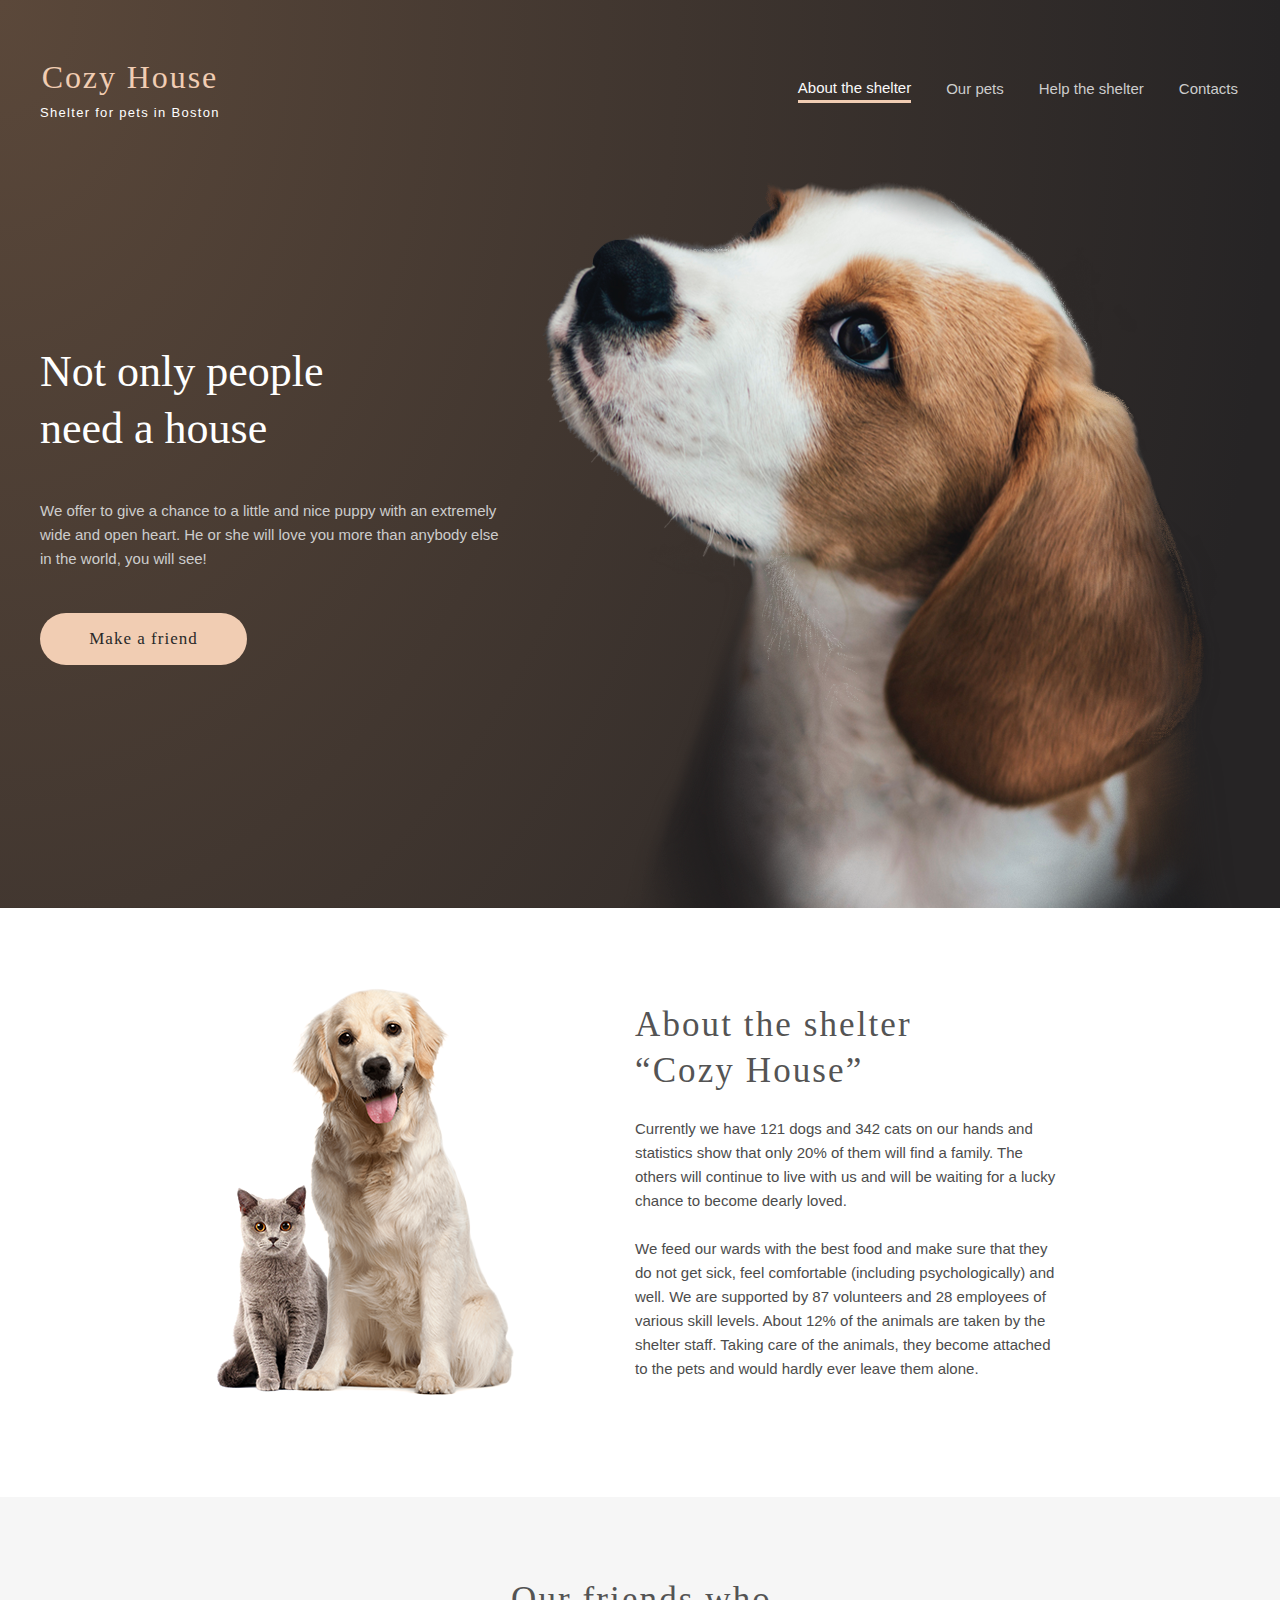
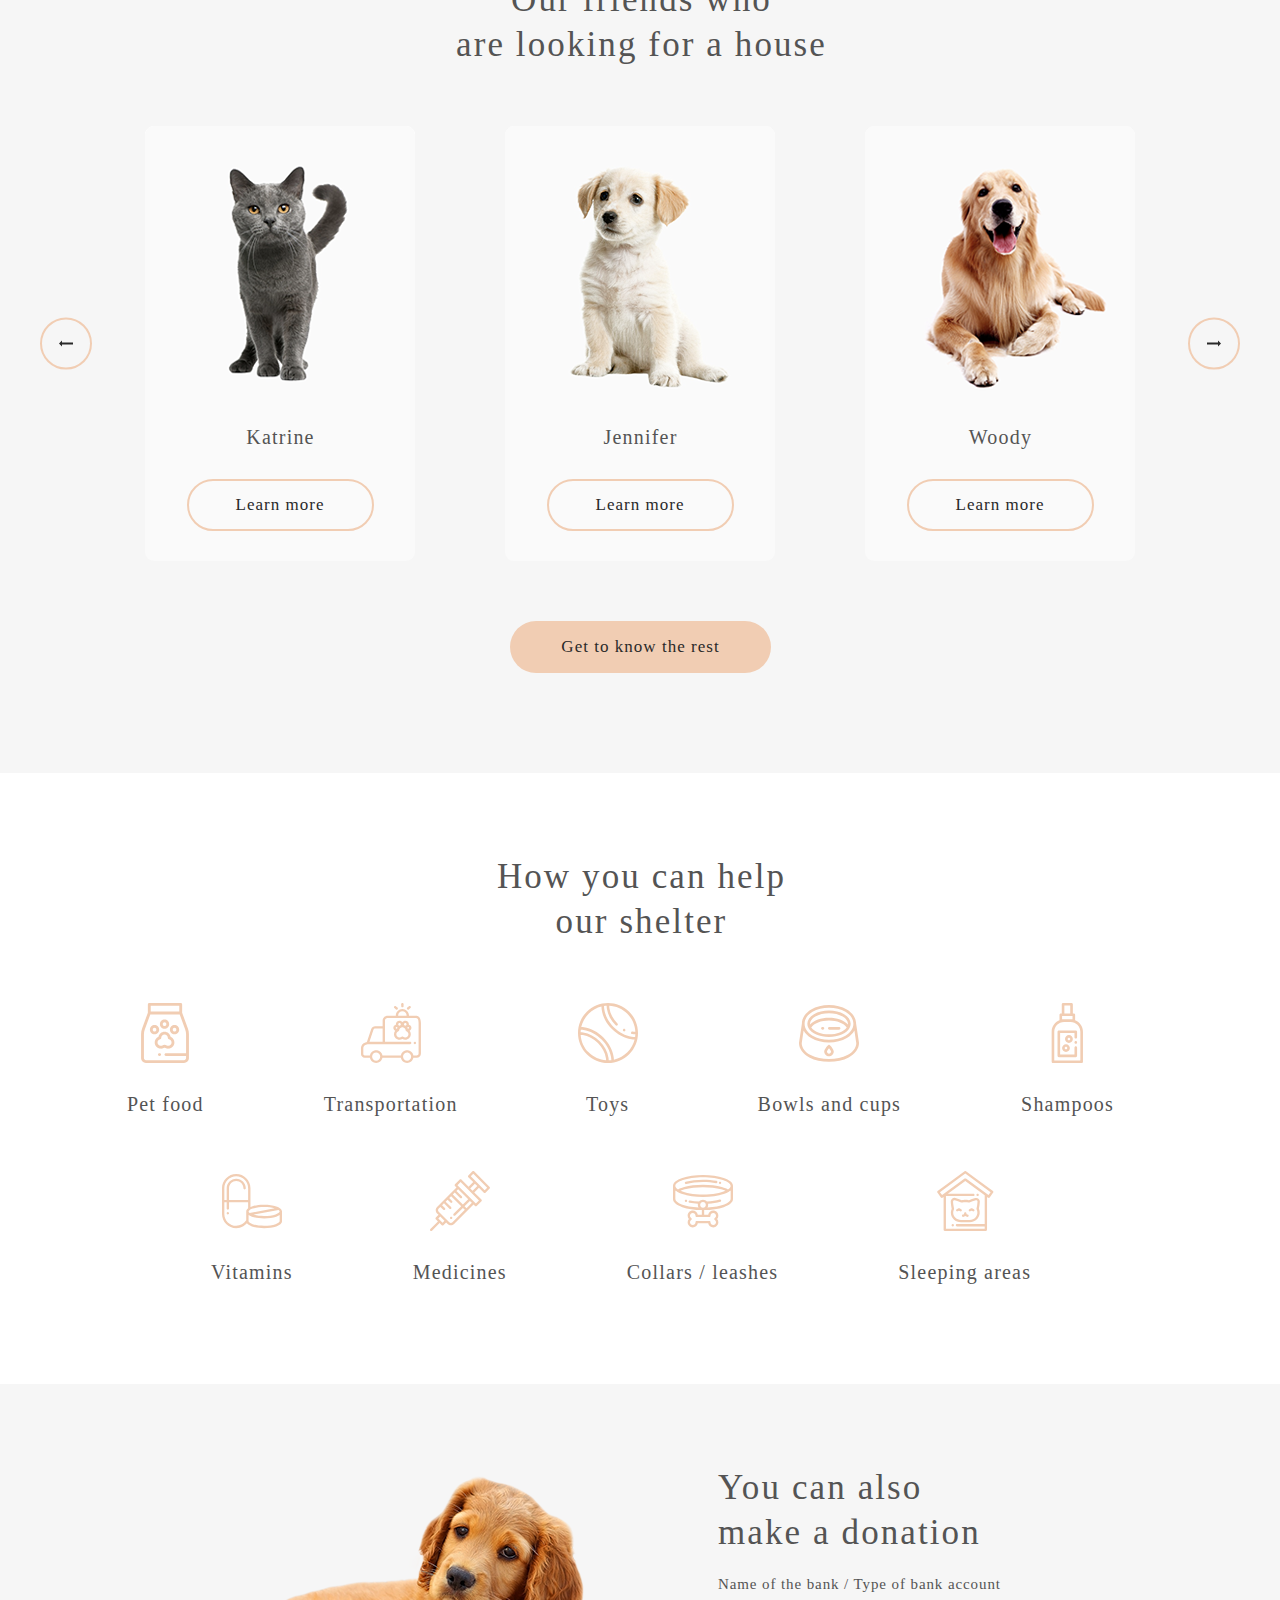
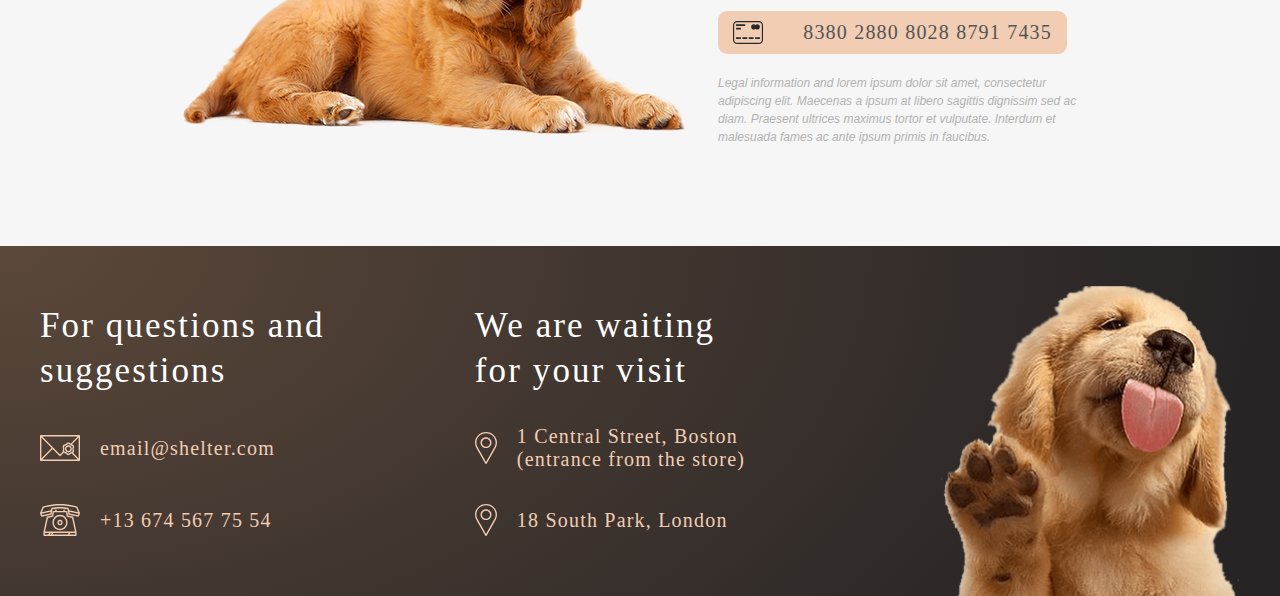
==== main/index.html @ b35905cf "feat: add our-pets page. refactor: add folders for each page" ====
<!DOCTYPE html>
<html lang="en">

<head>
	<meta charset="UTF-8">
	<meta http-equiv="X-UA-Compatible" content="IE=edge">
	<meta name="viewport" content="width=device-width, initial-scale=1.0">
	<title>Document</title>
	<link rel="stylesheet" type="text/css" href="styles.css" />
</head>

<body>
	<div class="wrapper wrapper-1">
		<div class="content-1">
			<header class="header">
				<div class="header-logo">
					<div class="header-logo-title">Cozy House</div>
					<div class="header-logo-subtitle">Shelter for pets in Boston</div>
				</div>
				<div class="header-nav-menu">
					<div class="header-nav-menu-link header-nav-menu-link-active">About the shelter</div>
					<div class="header-nav-menu-link">Our pets</div>
					<div class="header-nav-menu-link">Help the shelter</div>
					<div class="header-nav-menu-link">Contacts</div>
				</div>
			</header>
			<div class="start-screen">
				<div class="start-screen-content">
					<h2 class="start-screen-content-heading">Not only people need a house</h2>
					<div class="start-screen-content-subheading">We offer to give a chance to a little and nice puppy with an
						extremely wide and open heart. He or she will love you more than anybody else in the world, you will see!
					</div>
					<div class="start-screen-content-button">
						<button class="button-primary">Make a friend</button>
					</div>
				</div>
				<img src="assets/start-screen-puppy.png" alt="dog" class="start-screen-dog-img"></img>
			</div>
		</div>
	</div>
	<div class="wrapper wrapper-2">
		<div class="content-2">
			<div class="about">
				<img src="assets/about-pets.png" alt="pets" class="about-img">
				<div class="about-content">
					<div class="about-content-heading">About the shelter <br>“Cozy House”</div>
					<div class="about-content-subheading-1">Currently we have 121 dogs and 342 cats on our hands and
						statistics
						show that only 20% of them will find a family. The others will continue to live with us and will be
						waiting
						for a lucky chance to become dearly loved.</div>
					<div class="about-content-subheading-2">We feed our wards with the best food and make sure that they do
						not
						get sick, feel comfortable (including psychologically) and well. We are supported by 87 volunteers and
						28
						employees of various skill levels. About 12% of the animals are taken by the shelter staff. Taking
						care of
						the animals, they become attached to the pets and would hardly ever leave them alone.

					</div>
				</div>
			</div>
		</div>
	</div>
	<div class="wrapper wrapper-3">
		<div class="content-3">
			<h3 class="pets-heading">Our friends who<br>
				are looking for a house</h3>
			<div class="pets-slider">
				<img src="assets/button_arrow.svg" alt="arrow" class="pets-slider-left-button">
				<div class="pets-slider-cards">
					<div class="pets-slider-card pets-slider-card-1">
						<img src="assets/pets-katrine.png" alt="katrine" class="pets-slider-card-1-img">
						<div class="pets-slider-card-heading">Katrine</div>
						<button class="button-secondary pets-slider-card-button">Learn more</button>
					</div>
					<div class="pets-slider-card pets-slider-card-2">
						<img src="assets/pets-jennifer.png" alt="jennifer" class="">
						<div class="pets-slider-card-heading">Jennifer</div>
						<button class="button-secondary pets-slider-card-button">Learn more</button>
					</div>
					<div class="pets-slider-card pets-slider-card-3">
						<img src="assets/pets-woody.png" alt="woody" class="">
						<div class="pets-slider-card-heading">Woody</div>
						<button class="button-secondary pets-slider-card-button">Learn more</button>
					</div>
				</div>
				<img src="assets/button_arrow (1).svg" alt="" class="pets-slider-right-button">
			</div>
			<button class="button-primary button-primary-pets">Get to know the rest</button>
		</div>
	</div>
	<div class="wrapper wrapper-4">
		<div class="content-4">
			<div class="help-heading">
				How you can help<br>
				our shelter
			</div>
			<div class="help-list">
				<div class="help-list-card help-pet-food">
					<img src="assets/icon-pet-food.svg" alt="" class="help-list-card-img">
					<div class="help-list-card-heading">Pet food</div>
				</div>
				<div class="help-list-card">
					<img src="assets/icon-transportation.svg" alt="" class="help-list-card-img">
					<div class="help-list-card-heading">Transportation</div>
				</div>
				<div class="help-list-card">
					<img src="assets/icon-toys.svg" alt="" class="help-list-card-img">
					<div class="help-list-card-heading">Toys</div>
				</div>
				<div class="help-list-card">
					<img src="assets/icon-bowls-and-cups.svg" alt="" class="help-list-card-img">
					<div class="help-list-card-heading">Bowls and cups</div>
				</div>
				<div class="help-list-card help-shampoos">
					<img src="assets/icon-shampoos.svg" alt="" class="help-list-card-img">
					<div class="help-list-card-heading">Shampoos</div>
				</div>
				<div class="help-list-card help-vitamins">
					<img src="assets/icon-vitamins.svg" alt="" class="help-list-card-img">
					<div class="help-list-card-heading">Vitamins</div>
				</div>
				<div class="help-list-card">
					<img src="assets/icon-medicines.svg" alt="" class="help-list-card-img">
					<div class="help-list-card-heading">Medicines</div>
				</div>
				<div class="help-list-card">
					<img src="assets/icon-collars-leashes.svg" alt="" class="help-list-card-img">
					<div class="help-list-card-heading">Collars / leashes</div>
				</div>
				<div class="help-list-card">
					<img src="assets/icon-sleeping-area.svg" alt="" class="help-list-card-img">
					<div class="help-list-card-heading">Sleeping areas</div>
				</div>
			</div>
		</div>
	</div>
	<div class="wrapper wrapper-5">
		<div class="content-5">
			<div class="donation">
				<img src="assets/donation-dog.png" alt="donation-dog" class="donation-img">
				<div class="donation-content">
					<div class="donation-content-heading">You can also<br> make a donation</div>
					<div class="donation-content-subheading">Name of the bank / Type of bank account</div>
					<div class="donation-content-credentials">
						<img src="assets/credit-card.svg" alt="" class="donation-content-credentials-img">
						<div class="donation-content-credentials-number">8380 2880 8028 8791 7435</div>
					</div>
					<div class="donation-content-legal-info">Legal information and lorem ipsum dolor sit amet, consectetur
						adipiscing elit. Maecenas a ipsum at libero sagittis dignissim sed ac diam. Praesent ultrices maximus
						tortor
						et vulputate. Interdum et malesuada fames ac ante ipsum primis in faucibus.</div>
				</div>
			</div>
		</div>
	</div>
	<div class="wrapper wrapper-1">
		<footer class="footer">
			<div class="footer-content">
				<div class="footer-content-contacts">
					<div class="footer-content-contacts-heading">For questions and suggestions</div>
					<div class="footer-content-contacts-email">
						<img src="assets/mail.svg" alt="email" class="footer-content-contacts-email-img">
						<div class="footer-content-contacts-email-address">email@shelter.com</div>
					</div>
					<div class="footer-content-contacts-phone">
						<img src="assets/phone.svg" alt="phone" class="footer-content-contacts-phone-img">
						<div class="footer-content-contacts-phone-number">+13 674 567 75 54</div>
					</div>
				</div>
				<div class="footer-content-locations">
					<div class="footer-content-locations-heading">We are waiting for your visit</div>
					<div class="footer-content-locations-address-1">
						<img src="assets/pin.svg" alt="pin" class="footer-content-locations-address-1-img">
						<div class="footer-content-locations-address-1-address">1 Central Street, Boston<br> (entrance from the
							store)</div>
					</div>
					<div class="footer-content-locations-address-2">
						<img src="assets/pin.svg" alt="pin" class="footer-content-locations-address-2-img">
						<div class="footer-content-locations-address-2-address">18 South Park, London </div>
					</div>
				</div>
				<img src="assets/footer-puppy.png" alt="puppy" class="footer-content-img">
			</div>
		</footer>
	</div>
</body>

</html>
---- main/styles.css ----
html,
body,
body div,
span,
object,
iframe,
h1,
h2,
h3,
h4,
h5,
h6,
p,
blockquote,
pre,
abbr,
address,
cite,
code,
del,
dfn,
em,
img,
ins,
kbd,
q,
samp,
small,
strong,
sub,
sup,
var,
b,
i,
dl,
dt,
dd,
ol,
ul,
li,
fieldset,
form,
label,
legend,
table,
caption,
tbody,
tfoot,
thead,
tr,
th,
td,
article,
aside,
figure,
footer,
header,
hgroup,
menu,
nav,
section,
time,
mark,
audio,
video {
	margin: 0;
	padding: 0;
	border: 0;
	outline: 0;
	font-size: 100%;
	vertical-align: baseline;
	background: transparent;
}

body {
	margin: 0;
	background-color: blueviolet;
}

.wrapper {
	width: 100%;
	display: flex;
	align-items: center;
	flex-flow: column;
	justify-content: center;
}

.wrapper-1 {
	background: url(noise_lines_transparent@2X.png), radial-gradient(100% 215.42% at 0% 0%, #5B483A 0%, #262425 100%), #211F20;
	background-position: center;
}

.content-1 {
	max-width: 1280px;
	width: 100%;
}

.header {
	width: 100%;
	margin-top: 60px;
	display: flex;
	justify-content: space-between;
}

.header-logo {
	min-width: fit-content;
	padding-left: 40px;
}

.header-logo-title {
	font-family: 'Georgia';
	font-style: normal;
	font-weight: 400;
	font-size: 32px;
	line-height: 110%;
	letter-spacing: 0.06em;
	color: #F1CDB3;
	text-align: center;
}

.header-logo-subtitle {
	font-family: 'Arial';
	font-style: normal;
	font-weight: 400;
	font-size: 13px;
	line-height: 15px;
	letter-spacing: 0.1em;
	color: #FFFFFF;
	margin-top: 10px;
	text-align: center;
}

.header-nav-menu {
	font-family: 'Arial';
	font-style: normal;
	font-weight: 400;
	font-size: 15px;
	line-height: 160%;
	color: #CDCDCD;
	display: flex;
	width: 75%;
	align-items: center;
	margin-bottom: 3px;
	padding-right: 42px;
	justify-content: flex-end;
}

.header-nav-menu-link {
	margin-left: 35px;
	min-width: fit-content;
}

.header-nav-menu-link-active {
	color: #FAFAFA;
	display: inline;
	border-bottom: 3px solid #F1CDB3;
	margin-top: 1px;
}

.start-screen {
	width: 100%;
	display: flex;
	justify-content: space-between;
	margin-top: 60px;
}

.start-screen-content {
	display: flex;
	flex-flow: column;
	margin-bottom: 80px;
	justify-content: center;
	padding-left: 40px;
	width: fit-content;
}

.start-screen-content-heading {
	font-family: 'Georgia';
	font-style: normal;
	font-weight: 400;
	font-size: 44px;
	line-height: 130%;
	color: #FFFFFF;
	width: 65%;
}

.start-screen-content-subheading {
	font-family: 'Arial';
	font-style: normal;
	font-weight: 400;
	font-size: 15px;
	line-height: 160%;
	color: #CDCDCD;
	width: 92%;
	margin-top: 42px;
}

.start-screen-content-button {
	margin-top: 42px;
	width: fit-content;
}

.button-primary {
	width: 207px;
	height: 52px;
	background: #F1CDB3;
	border-radius: 100px;
	text-align: center;

	font-family: 'Georgia';
	font-style: normal;
	font-weight: 400;
	font-size: 17px;
	line-height: 130%;
	letter-spacing: 0.06em;
	color: #292929;
	border: 1px;
}

.start-screen-dog-img {
	padding-right: 40px;
	width: 54.5%;
}

/*==========================================================*/
/*==========================================================*/
/*==========================================================*/
/*==========================================================*/
/*==========================================================*/
/*==========================================================*/
/*==========================================================*/
/*==========================================================*/

.wrapper-2 {
	background-color: #FFFFFF;
	background-position: center;
}

.content-2 {
	max-width: 1280px;
	width: 100%;
}

.about {
	display: flex;
	align-items: center;
	padding-top: 80px;
	padding-bottom: 101px;
	width: 100%;
}

.about-img {
	padding-left: 215px;
	width: 23.5%;
	height: 100%;
}

.about-content {
	display: flex;
	flex-flow: column;
	margin-left: 120px;
}

.about-content-heading {
	font-family: 'Georgia';
	font-style: normal;
	font-weight: 400;
	font-size: 35px;
	line-height: 130%;
	letter-spacing: 0.06em;
	color: #545454;
	max-width: fit-content;
}

.about-content-subheading-1 {
	font-family: 'Arial';
	font-style: normal;
	font-weight: 400;
	font-size: 15px;
	line-height: 160%;
	color: #4C4C4C;
	max-width: fit-content;
	margin-top: 24px;
	width: 66%;
}

.about-content-subheading-2 {
	font-family: 'Arial';
	font-style: normal;
	font-weight: 400;
	font-size: 15px;
	line-height: 160%;
	color: #4C4C4C;
	max-width: fit-content;
	margin-top: 24px;
	width: 66%;
}



/*==========================================================*/
/*==========================================================*/
/*==========================================================*/
/*==========================================================*/
/*==========================================================*/
/*==========================================================*/
/*==========================================================*/
/*==========================================================*/

.wrapper-3 {
	background-color: #f6f6f6;
	background-position: center;
}

.content-3 {
	max-width: 1280px;
	width: 100%;
	display: flex;
	flex-flow: column;
	align-items: center;
	margin-top: 80px;
	margin-bottom: 100px;
	justify-content: space-between;
}


.pets-heading {
	font-family: 'Georgia';
	font-style: normal;
	font-weight: 400;
	font-size: 35px;
	line-height: 130%;
	text-align: center;
	letter-spacing: 0.06em;
	color: #545454;
	width: fit-content;
	padding-left: 3px;
}

.pets-slider {
	display: flex;
	width: 93.75%;
	justify-content: space-between;
	margin-top: 58px;
}

.pets-slider-cards {
	display: flex;
	justify-content: space-between;
	width: 82.5%;
}

.pets-slider-card {
	width: 270px;
	height: 435px;
	background-color: #FAFAFA;
	display: flex;
	flex-flow: column;
	align-items: center;
	border-radius: 9px;
}

.pets-slider-card-heading {
	font-family: 'Georgia';
	font-style: normal;
	font-weight: 400;
	font-size: 20px;
	line-height: 23px;
	text-align: center;
	letter-spacing: 0.06em;
	color: #545454;
	margin-top: 30px;
	padding-left: 1px;
}

.button-secondary {
	width: 187px;
	height: 52px;
	border: 2px solid #F1CDB3;
	border-radius: 100px;
	background: transparent;

	font-family: 'Georgia';
	font-style: normal;
	font-weight: 400;
	font-size: 17px;
	line-height: 130%;
	letter-spacing: 0.06em;
	color: #292929;
}

.pets-slider-card-button {
	margin-top: 30px;
}

.button-primary-pets {
	width: 261px;
	height: 52px;
	margin-top: 60px;
	margin-left: 1px;
}

/*==========================================================*/
/*==========================================================*/
/*==========================================================*/
/*==========================================================*/
/*==========================================================*/
/*==========================================================*/
/*==========================================================*/
/*==========================================================*/

.wrapper-4 {
	background-color: #FFFFFF;
}

.content-4 {
	max-width: 1280px;
	width: 100%;
	display: flex;
	flex-flow: column;
	align-items: center;
	justify-content: flex-start;
	margin-left: 3px;
}

.help-heading {
	font-family: 'Georgia';
	font-style: normal;
	font-weight: 400;
	font-size: 35px;
	line-height: 130%;
	letter-spacing: 0.06em;
	color: #545454;
	text-align: center;
	margin-top: 81px;
}

.help-list {
	display: flex;
	flex-wrap: wrap;
	align-content: space-between;
	width: 80.4%;
	min-height: 281px;
	margin-top: 58px;
	margin-bottom: 100px;
}

.help-list-card {
	display: flex;
	flex-flow: column;
	align-items: center;
	justify-content: center;
	margin-left: 120px;
}

.help-pet-food {
	margin: 0px;
}

.help-vitamins {
	margin-left: 84px;
}

.help-list-card-heading {
	font-family: 'Georgia';
	font-style: normal;
	font-weight: 400;
	font-size: 20px;
	line-height: 115%;
	text-align: center;
	letter-spacing: 0.06em;
	color: #545454;
	margin-top: 30px;
}

/*==========================================================*/
/*==========================================================*/
/*==========================================================*/
/*==========================================================*/
/*==========================================================*/
/*==========================================================*/
/*==========================================================*/
/*==========================================================*/


.wrapper-5 {
	background-color: #f6f6f6;
}

.content-5 {
	max-width: 1280px;
	min-height: 462px;
	width: 100%;
}

.donation {
	display: flex;
	margin-top: 80px;
	margin-left: 183px;
}

.donation-img {
	margin-top: 11px;
	height: 40%;
}

.donation-content {
	display: flex;
	flex-flow: column;
	margin-left: 30px;
}

.donation-content-heading {
	font-family: 'Georgia';
	font-style: normal;
	font-weight: 400;
	font-size: 35px;
	line-height: 130%;
	letter-spacing: 0.06em;
	color: #545454;
	margin-top: 1px;
}

.donation-content-subheading {
	font-family: 'Georgia';
	font-style: normal;
	font-weight: 400;
	font-size: 15px;
	line-height: 110%;
	letter-spacing: 0.06em;
	color: #545454;
	margin-top: 20px;
}

.donation-content-credentials {
	width: 349px;
	height: 43px;
	background: #F1CDB3;
	border-radius: 9px;
	display: flex;
	align-items: center;
	justify-content: space-between;
	margin-top: 19px;
}

.donation-content-credentials-img {
	margin-left: 15px;
}

.donation-content-credentials-number {
	font-family: 'Georgia';
	font-style: normal;
	font-weight: 400;
	font-size: 20px;
	letter-spacing: 0.06em;
	color: #545454;
	text-align: center;
	width: fit-content;
	margin-right: 15px;
}

.donation-content-legal-info {
	font-family: 'Arial';
	font-style: italic;
	font-weight: 400;
	font-size: 12px;
	line-height: 18px;
	color: #B2B2B2;
	margin-top: 20px;
	width: 66%;
}




/*==========================================================*/
/*==========================================================*/
/*==========================================================*/
/*==========================================================*/
/*==========================================================*/
/*==========================================================*/
/*==========================================================*/
/*==========================================================*/

.footer {
	max-width: 1280px;
	min-height: 350px;
	width: 100%;
	display: flex;
	justify-content: center;
}

.footer-content {
	width: 100%;
	display: flex;
	justify-content: space-between;
	margin: 40px 40px 0 40px;
}

.footer-content-contacts {
	font-family: 'Georgia';
	font-style: normal;
	font-weight: 400;
	font-size: 20px;
	line-height: 115%;
	letter-spacing: 0.06em;
	color: #F1CDB3;
}

.footer-content-contacts-heading {
	font-family: 'Georgia';
	font-style: normal;
	font-weight: 400;
	font-size: 35px;
	line-height: 130%;
	letter-spacing: 0.06em;
	color: #FFFFFF;

	margin-top: 17px;
	width: 66%;
}

.footer-content-contacts-email {
	display: flex;
	margin-top: 41px;
}

.footer-content-contacts-email-img {}

.footer-content-contacts-email-address {
	margin-top: 2px;
	margin-left: 20px;
}

.footer-content-contacts-phone {
	display: flex;
	margin-top: 43px;
}

.footer-content-contacts-phone-img {}

.footer-content-contacts-phone-number {
	margin-top: 5px;
	margin-left: 20px;
}

.footer-content-locations {
	font-family: 'Georgia';
	font-style: normal;
	font-weight: 400;
	font-size: 20px;
	line-height: 115%;
	letter-spacing: 0.06em;
	color: #F1CDB3;

	margin-right: 47px;
}

.footer-content-locations-heading {
	font-family: 'Georgia';
	font-style: normal;
	font-weight: 400;
	font-size: 35px;
	line-height: 130%;
	letter-spacing: 0.06em;
	color: #FFFFFF;

	margin-top: 17px;
	width: 66%;
}

.footer-content-locations-address-1 {
	display: flex;
	margin-top: 31px;
	margin-right: 4px;
}

.footer-content-locations-address-1-img {}

.footer-content-locations-address-1-address {
	margin-left: 20px;
}

.footer-content-locations-address-2 {
	display: flex;
	margin-top: 33px;
	margin-right: 4px;
}

.footer-content-locations-address-2-img {}

.footer-content-locations-address-2-address {
	margin-top: 5px;
	margin-left: 20px;
}

.footer-content-img {
	width: 25%;
}



@media (max-width: 960px) {
	.header {
		margin-top: 30px;
	}

	.header-logo {
		padding-left: 30px;
	}

	.header-nav-menu {
		padding-right: 32px;
	}

	.start-screen {
		flex-flow: column;
		align-items: center;
	}

	.start-screen-content {
		padding-left: 153px;
	}

	.start-screen-content-heading {
		width: 54%;
	}

	.start-screen-content-subheading {
		width: 75%;
	}

	.start-screen-content-button {
		display: flex;
		justify-content: center;
		padding-left: 127px;
	}

	.start-screen-dog-img {
		padding-right: 0;
		padding-left: 140px;
		padding-top: 18px;
		width: 74.2%;
	}

	/*==========================================================*/
	/*==========================================================*/
	/*==========================================================*/
	/*==========================================================*/
	/*==========================================================*/
	/*==========================================================*/
	/*==========================================================*/
	/*==========================================================*/


	.content-2 {
		display: flex;
		justify-content: center;
	}

	.about {
		flex-flow: column-reverse;
		width: fit-content;
	}

	.about-content {
		margin-left: 169px;
		margin-top: 1px;
		margin-right: 10px;
	}

	.about-content-subheading-1 {
		width: 72%;
	}

	.about-content-subheading-2 {
		width: 72%;
	}

	.about-img {
		padding: 0;
		margin-top: 80px;
		width: 39%;
	}

	/*==========================================================*/
	/*==========================================================*/
	/*==========================================================*/
	/*==========================================================*/
	/*==========================================================*/
	/*==========================================================*/
	/*==========================================================*/
	/*==========================================================*/

	.pets-slider {
		width: 92.3%;
	}

	.pets-slider-cards {
		width: 81.5%;
	}

	.pets-slider-card-3 {
		display: none;
	}

	/*==========================================================*/
	/*==========================================================*/
	/*==========================================================*/
	/*==========================================================*/
	/*==========================================================*/
	/*==========================================================*/
	/*==========================================================*/
	/*==========================================================*/


	.help-list {
		display: flex;
		flex-flow: row wrap;
		width: 90%;
		align-content: space-between;
		justify-content: space-between;
		min-height: 449px;
	}

	.help-list-card {
		width: 33.33%;
		margin: 0;
	}

	.help-vitamins {
		margin: 0;
	}

	/*==========================================================*/
	/*==========================================================*/
	/*==========================================================*/
	/*==========================================================*/
	/*==========================================================*/
	/*==========================================================*/
	/*==========================================================*/
	/*==========================================================*/

	.donation {
		flex-flow: column-reverse;
		margin: 0;
		align-items: center;
		margin-top: 80px;
	}

	.donation-content {
		margin: 0;
		width: fit-content;
		margin-left: 194px;
	}

	.donation-content-heading {
		width: 51%;
	}

	.donation-content-subheading {
		width: 54%;
	}

	.donation-content-legal-info {
		width: 63%;
	}

	.donation-img {
		margin-top: 60px;
		margin-bottom: 100px;
	}

	/*==========================================================*/
	/*==========================================================*/
	/*==========================================================*/
	/*==========================================================*/
	/*==========================================================*/
	/*==========================================================*/
	/*==========================================================*/
	/*==========================================================*/


	.footer-content {
		justify-content: center;
		align-content: space-between;
		flex-wrap: wrap;
		margin: 0;
		margin-top: 13px;
	}

	.footer-content-contacts {
		margin: 0;
		margin-right: 31px;
		margin-left: 5px;
		width: 40%;
	}

	.footer-content-contacts-heading {
		width: 100%;
	}

	.footer-content-locations {
		margin: 0;
		width: 40%;
	}

	.footer-content-locations-heading {
		width: 100%;
	}

	.footer-content-img {
		margin-top: 67px;
		width: 39%;
	}
}

@media (max-width: 690px) {
	.header-logo {
		padding: 0;
		padding-left: 10px;
	}

	.header-nav-menu {
		display: none;
	}

	.start-screen-content {
		padding: 0;
		align-items: center;
	}

	.start-screen-content-heading {
		font-size: 25px;
		text-align: center;
		letter-spacing: 0.06em;
		width: 66%;
	}

	.start-screen-content-subheading {
		width: 91%;
		text-align: center;
	}

	.start-screen-content-button {
		padding: 0;
	}

	.start-screen-dog-img {
		padding: 0;
		width: 81.2%;
		padding-left: 41px;
		padding-top: 25px;
	}

	/*==========================================================*/
	/*==========================================================*/
	/*==========================================================*/
	/*==========================================================*/
	/*==========================================================*/
	/*==========================================================*/
	/*==========================================================*/
	/*==========================================================*/

	.about {
		padding-top: 42px;
		padding-bottom: 42px;
	}

	.about-content {
		align-items: center;
		margin: 0;
	}

	.about-content-heading {
		font-size: 25px;
		text-align: center;
	}

	.about-content-subheading-1 {
		width: 84%;
		text-align: justify;
	}

	.about-content-subheading-2 {
		width: 84%;
		text-align: justify;
		margin-top: 22px;
	}

	.about-img {
		width: 81%;
		margin-top: 41px;
	}

	/*==========================================================*/
	/*==========================================================*/
	/*==========================================================*/
	/*==========================================================*/
	/*==========================================================*/
	/*==========================================================*/
	/*==========================================================*/
	/*==========================================================*/

	.content-3 {
		margin-top: 43px;
		margin-bottom: 41px;
	}

	.pets-heading {
		font-size: 25px;
		padding-left: 1px;
	}

	.pets-slider {
		display: flex;
		flex-flow: row wrap;
		justify-content: center;
		margin-top: 41px;
	}

	.pets-slider-left-button {
		margin-right: 80px;
		margin-top: 20px;
	}

	.pets-slider-right-button {
		margin-top: 20px;
	}

	.pets-slider-cards {
		order: -1;
		width: 92%;
		margin-left: 1px;
	}

	.pets-slider-card-1 {}

	.pets-slider-card-1-img {
		width: 100%;
	}

	.pets-slider-card-heading {
		margin-top: 30px;
	}

	.pets-slider-card-2 {
		display: none;
	}

	.button-primary-pets {
		margin-top: 42px;
	}

	/*==========================================================*/
	/*==========================================================*/
	/*==========================================================*/
	/*==========================================================*/
	/*==========================================================*/
	/*==========================================================*/
	/*==========================================================*/
	/*==========================================================*/

	.content-4 {
		margin: 0;
		height: 745px;
	}

	.help-heading {
		font-size: 25px;
		margin-top: 43px;
	}

	.help-list {
		margin: 0;
		width: 100%;
		height: 100%;
		margin-top: 41px;
		margin-bottom: 42px;
		align-content: space-between;
	}

	.help-list-card-heading {
		font-size: 15px;
		margin-top: 20px;
	}

	.help-list-card {
		width: 50%;
		justify-content: space-between;
	}

	.help-list-card-img {
		width: 32%;
	}

	/*==========================================================*/
	/*==========================================================*/
	/*==========================================================*/
	/*==========================================================*/
	/*==========================================================*/
	/*==========================================================*/
	/*==========================================================*/
	/*==========================================================*/


	.donation {
		margin-top: 42px;
	}

	.donation-content {
		margin: 0;
		align-items: center;
	}

	.donation-content-heading {
		font-size: 25px;
		text-align: center;
		width: 100%;
	}

	.donation-content-subheading {
		width: 100%;
		font-family: 'Georgia';
		font-style: normal;
		font-weight: 400;
		font-size: 13.3px;
		line-height: 160%;
		color: #545454;
		text-align: center;
		margin-top: 21px;
	}

	.donation-content-credentials {
		width: 282px;
		margin-top: 21px;
	}

	.donation-content-credentials-number {
		font-size: 15px;
	}

	.donation-content-legal-info {
		text-align: justify;
		width: 89%;
	}

	.donation-img {
		width: 81.5%;
		margin-top: 42px;
		margin-bottom: 42px;
	}

	/*==========================================================*/
	/*==========================================================*/
	/*==========================================================*/
	/*==========================================================*/
	/*==========================================================*/
	/*==========================================================*/
	/*==========================================================*/
	/*==========================================================*/

	.footer-content {
		justify-content: flex-start;
		align-content: flex-start;
		flex-flow: column nowrap;
	}

	.footer-content-contacts {
		width: 100%;
		margin: 0;
		display: flex;
		flex-flow: column nowrap;
		align-items: center;
	}

	.footer-content-contacts-heading {
		font-size: 25px;
		text-align: center;
	}

	.footer-content-locations {
		width: 100%;
		margin: 0;
		display: flex;
		flex-flow: column nowrap;
		align-items: center;
		margin-top: 25px;
	}

	.footer-content-locations-heading {
		font-size: 25px;
		text-align: center;
		width: 90%;
	}

	.footer-content-locations-address-1 {
		margin-top: 38px;
		margin-right: 5px;
	}

	.footer-content-locations-address-2 {
		margin-top: 40px;
		margin-right: 31px;
	}

	.footer-content-img {
		width: 82%;
		margin: 0;
		margin-top: 38px;
		margin-left: 29px;
	}
}
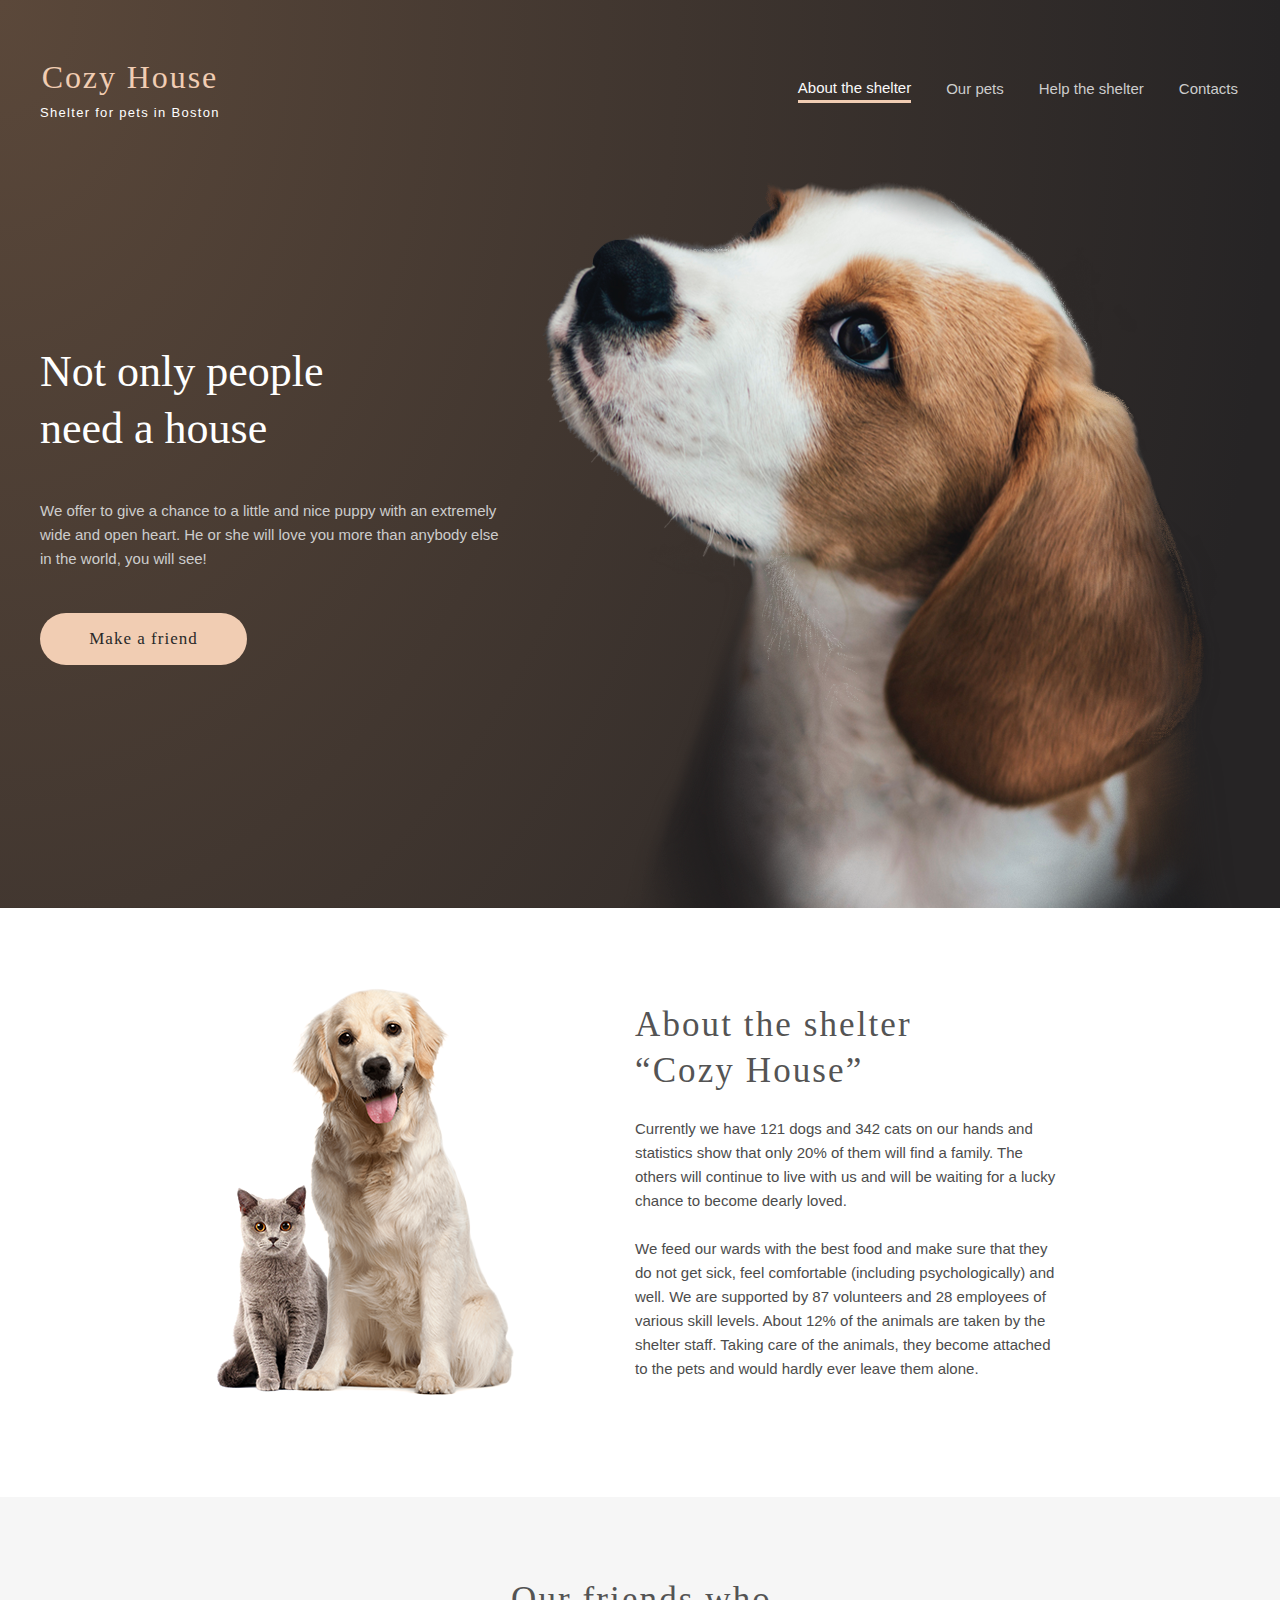
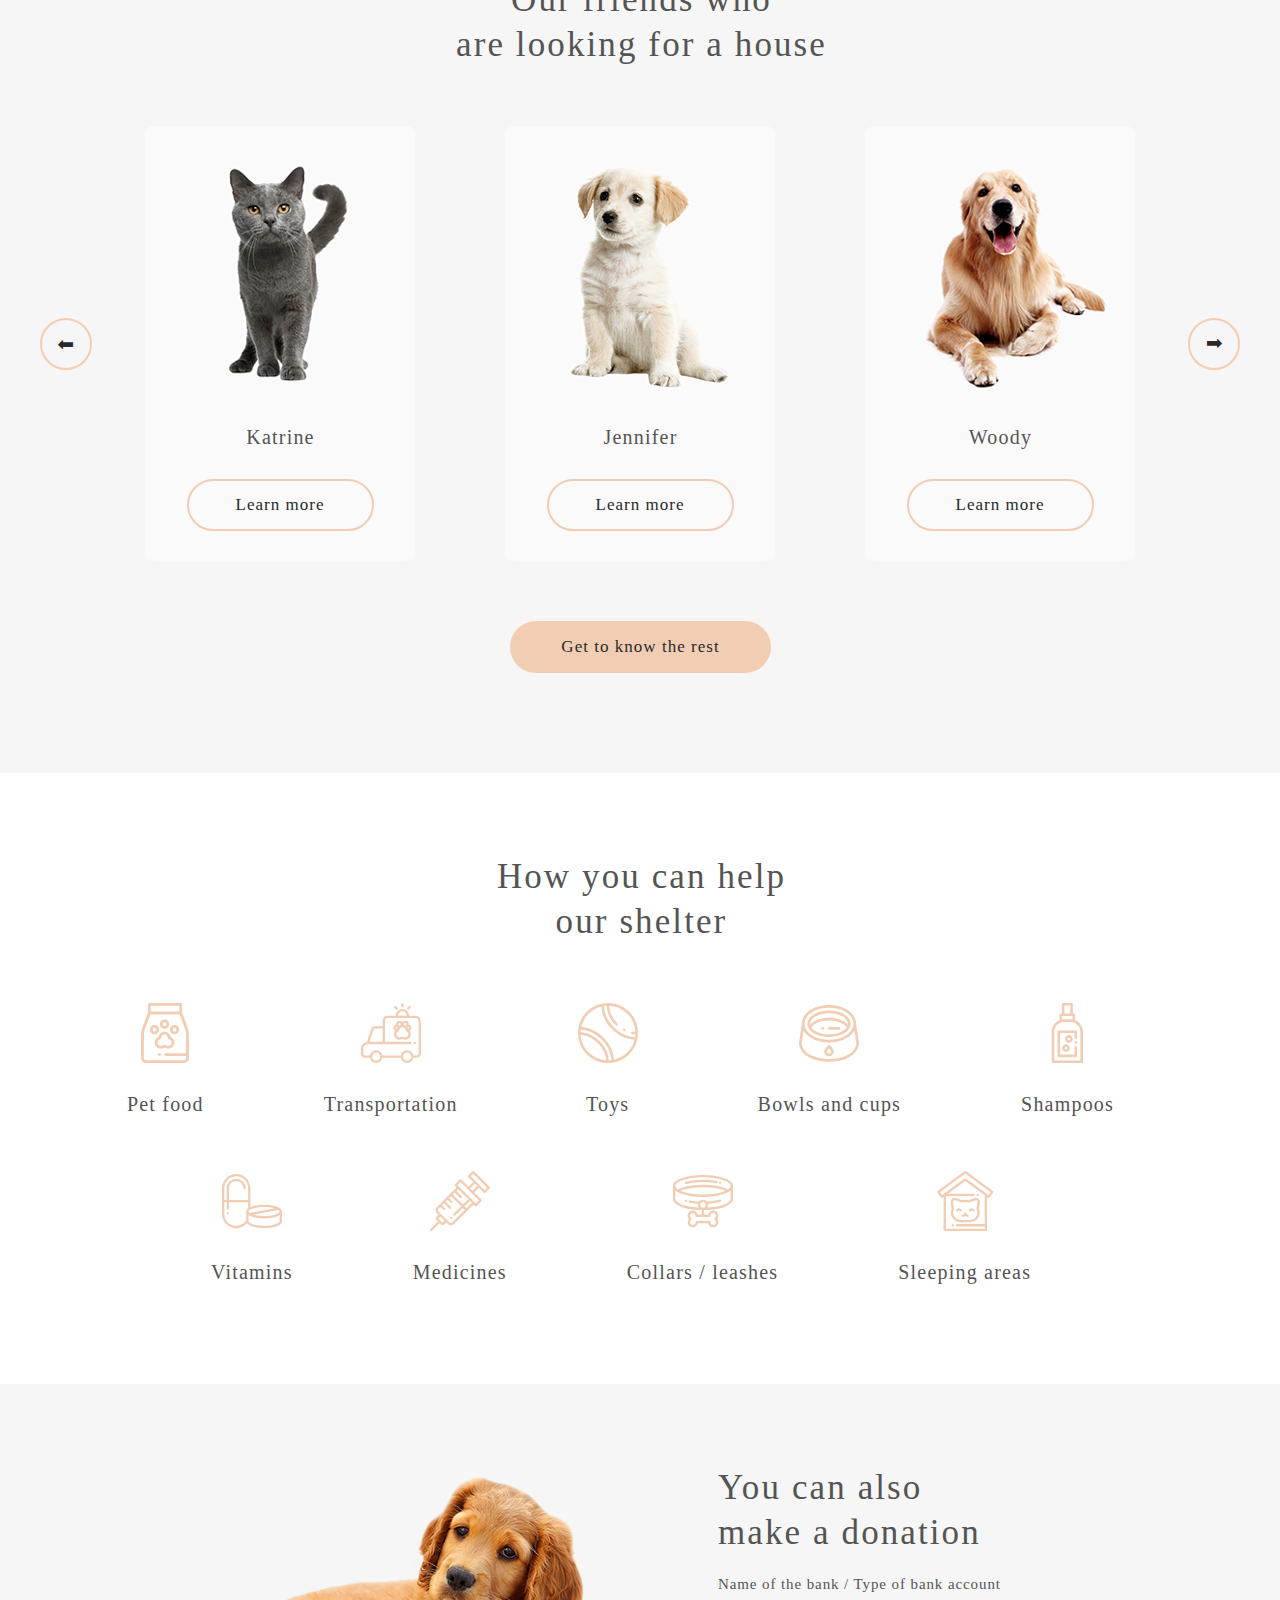
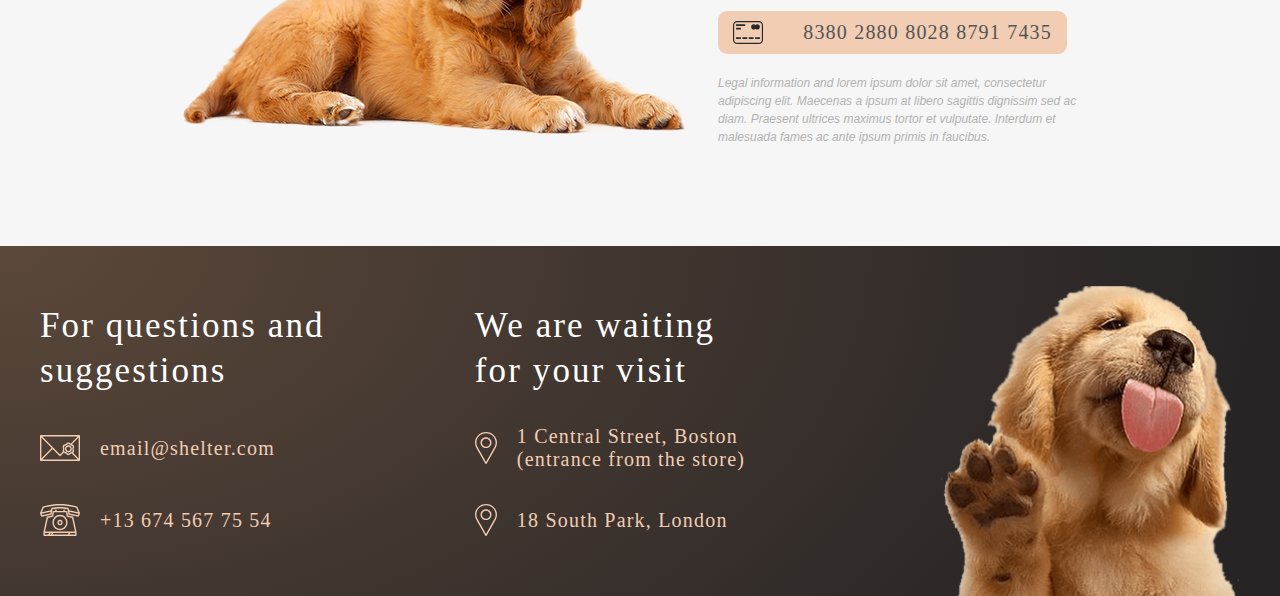
==== commit 8d187e2b: "fix: fix buttons in main pets block" ====
--- a/main/index.html
+++ b/main/index.html
@@ -67,7 +67,7 @@
 			<h3 class="pets-heading">Our friends who<br>
 				are looking for a house</h3>
 			<div class="pets-slider">
-				<img src="assets/button_arrow.svg" alt="arrow" class="pets-slider-left-button">
+				<button class="pets-slider-left-button">&#11014;</button>
 				<div class="pets-slider-cards">
 					<div class="pets-slider-card pets-slider-card-1">
 						<img src="assets/pets-katrine.png" alt="katrine" class="pets-slider-card-1-img">
@@ -85,7 +85,7 @@
 						<button class="button-secondary pets-slider-card-button">Learn more</button>
 					</div>
 				</div>
-				<img src="assets/button_arrow (1).svg" alt="" class="pets-slider-right-button">
+				<button class="pets-slider-right-button">&#11014;</button>
 			</div>
 			<button class="button-primary button-primary-pets">Get to know the rest</button>
 		</div>
--- a/main/styles.css
+++ b/main/styles.css
@@ -340,6 +340,7 @@
 	display: flex;
 	width: 93.75%;
 	justify-content: space-between;
+	align-items: center;
 	margin-top: 58px;
 }
 
@@ -370,6 +371,48 @@
 	color: #545454;
 	margin-top: 30px;
 	padding-left: 1px;
+}
+
+.pets-slider-left-button {
+	width: 52px;
+	height: 52px;
+	border: 2px solid #F1CDB3;
+	border-radius: 100px;
+	background: transparent;
+	font-size: 20px;
+	vertical-align: middle;
+	color: #292929;
+	transform: rotate(-90deg);
+	font-family: 'Georgia';
+	font-style: normal;
+	font-weight: 400;
+	font-size: 20px;
+	line-height: 115%;
+	text-align: center;
+	letter-spacing: 0.06em;
+	color: #292929;
+	margin-top: 1px;
+}
+
+.pets-slider-right-button {
+	width: 52px;
+	height: 52px;
+	border: 2px solid #F1CDB3;
+	border-radius: 100px;
+	background: transparent;
+	font-size: 20px;
+	vertical-align: middle;
+	color: #292929;
+	transform: rotate(90deg);
+	font-family: 'Georgia';
+	font-style: normal;
+	font-weight: 400;
+	font-size: 20px;
+	line-height: 115%;
+	text-align: center;
+	letter-spacing: 0.06em;
+	color: #292929;
+	margin-top: 1px;
 }
 
 .button-secondary {
